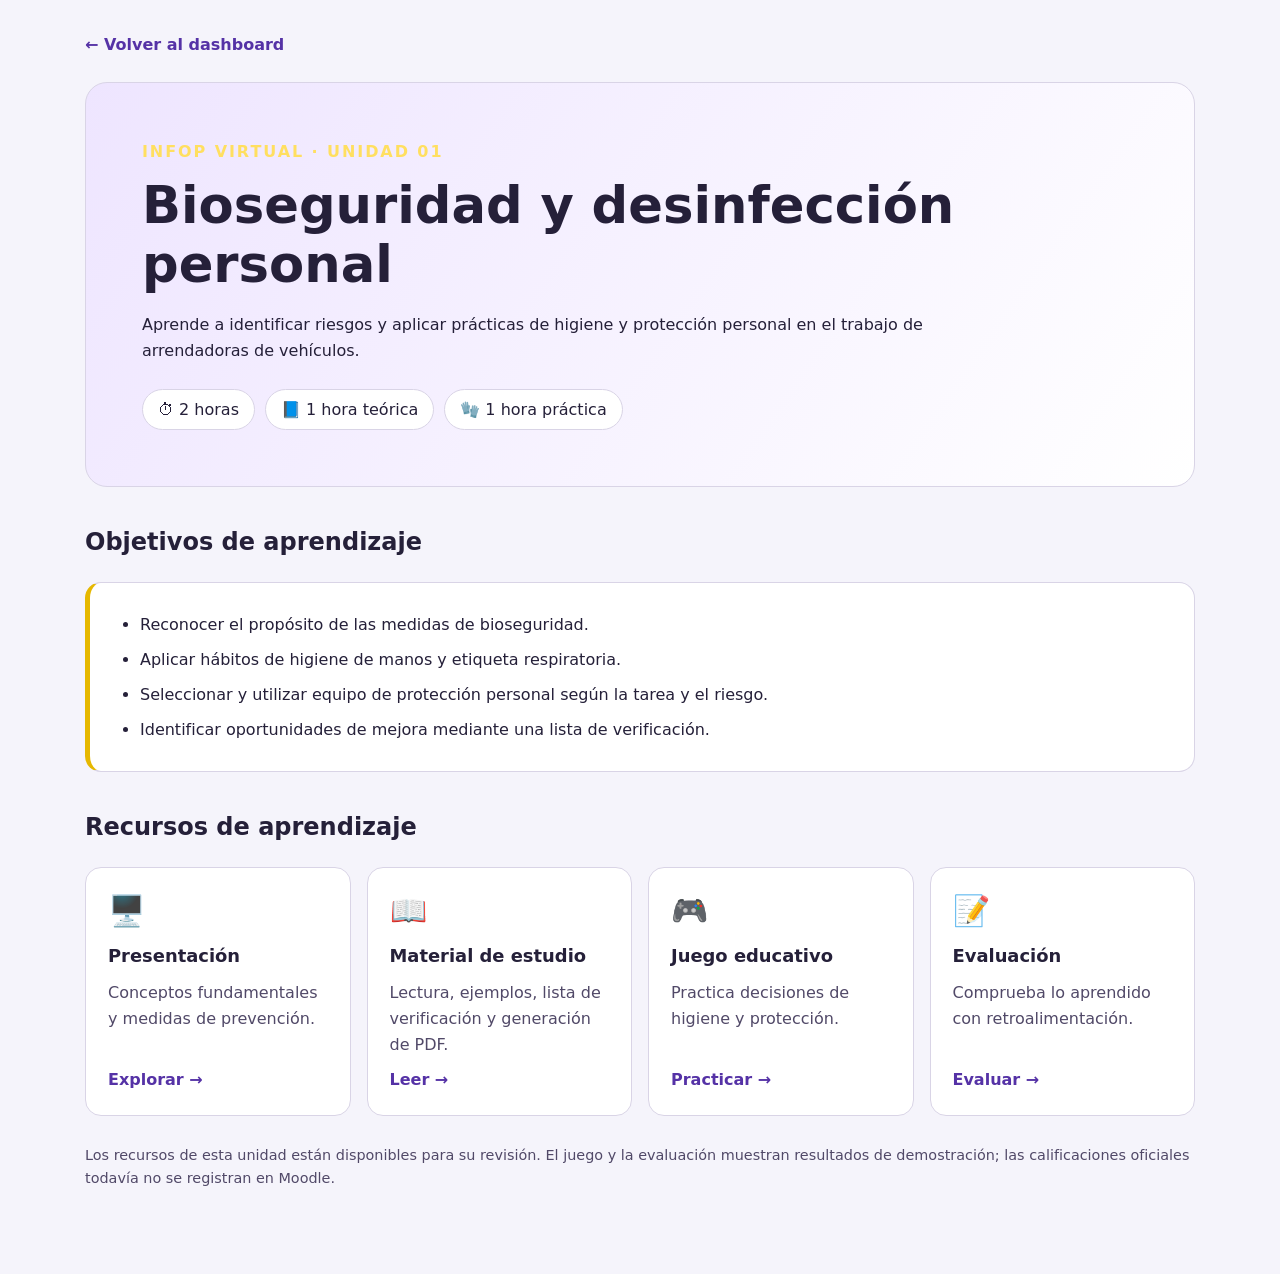
==== unidades/und-01/index.html @ 7bc1ed85 "fase 1 de implementación" ====
<!doctype html>
<html lang="es">
<head>
  <meta charset="utf-8">
  <meta name="viewport" content="width=device-width, initial-scale=1">
  <meta name="description" content="Unidad 01: Bioseguridad y desinfección personal | INFOP Virtual">
  <title>Unidad 01 | Bioseguridad INFOP</title>
  <link rel="stylesheet" href="../../css/temas.css">
  <link rel="stylesheet" href="../../css/actividades.css">
  <style>
    .unidad-contenedor{width:min(1150px,100%);margin-inline:auto;padding:32px 20px 70px}
    .unidad-hero{margin-top:24px;padding:clamp(24px,5vw,56px)}
    .unidad-hero h1{font-size:clamp(2rem,4vw,3.3rem);line-height:1.15;margin:12px 0 18px}
    .unidad-etiqueta{color:#ffdf60;font-weight:800;letter-spacing:.12em;text-transform:uppercase}
    .unidad-etiquetas{display:flex;flex-wrap:wrap;gap:10px;margin-top:24px}
    .unidad-duracion{padding:7px 15px;border:1px solid var(--unidad-borde);border-radius:100px;background:var(--unidad-superficie);color:var(--unidad-texto)}
    .unidad-seccion{margin-top:36px}
    .unidad-objetivos{padding:20px 28px}
    .unidad-objetivos li{margin:8px 0}
    .unidad-recurso{display:flex;flex-direction:column;gap:10px;text-decoration:none}
    .unidad-recurso .emoji{font-size:30px}
    .unidad-recurso strong{font-size:1.12rem;color:var(--unidad-texto)}
    .unidad-recurso span{color:var(--unidad-secundario)}
    .unidad-recurso em{margin-top:auto;color:var(--unidad-acento);font-style:normal;font-weight:700}
    .unidad-recurso:hover strong,.unidad-recurso:focus-visible strong{text-decoration:underline;text-underline-offset:3px}
    .unidad-recurso:focus-visible,.unidad-volver:focus-visible{outline:3px solid #f5c842;outline-offset:4px;border-radius:8px}
    .unidad-nota{margin-top:28px;font-size:.9rem;color:var(--unidad-secundario)}
    .unidad-volver{color:var(--unidad-acento);text-decoration:none;font-weight:600}
    .unidad-volver:hover{text-decoration:underline}
    @media(max-width:600px){.unidad-contenedor{padding:20px 16px 48px}.unidad-hero{padding:22px}.unidad-objetivos{padding:18px 22px}}
    @media(prefers-reduced-motion:reduce){html{scroll-behavior:auto!important}.unidad-recurso{transition:none!important}}
  </style>
</head>
<body>
  <main class="unidad-contenedor" id="contenido-principal">
    <a class="unidad-volver" href="../../index.html">← Volver al dashboard</a>
    <header class="unidad-hero">
      <div class="unidad-etiqueta">INFOP Virtual · Unidad 01</div>
      <h1>Bioseguridad y desinfección personal</h1>
      <p>Aprende a identificar riesgos y aplicar prácticas de higiene y protección personal en el trabajo de arrendadoras de vehículos.</p>
      <div class="unidad-etiquetas" aria-label="Duración de la unidad">
        <span class="unidad-duracion">⏱ 2 horas</span>
        <span class="unidad-duracion">📘 1 hora teórica</span>
        <span class="unidad-duracion">🧤 1 hora práctica</span>
      </div>
    </header>
    <section class="unidad-seccion" aria-labelledby="objetivos-titulo">
      <h2 id="objetivos-titulo">Objetivos de aprendizaje</h2>
      <div class="unidad-objetivos">
        <ul>
          <li>Reconocer el propósito de las medidas de bioseguridad.</li>
          <li>Aplicar hábitos de higiene de manos y etiqueta respiratoria.</li>
          <li>Seleccionar y utilizar equipo de protección personal según la tarea y el riesgo.</li>
          <li>Identificar oportunidades de mejora mediante una lista de verificación.</li>
        </ul>
      </div>
    </section>
    <section class="unidad-seccion" aria-labelledby="recursos-titulo">
      <h2 id="recursos-titulo">Recursos de aprendizaje</h2>
      <div class="unidad-recursos">
        <a class="unidad-recurso" href="presentación.html">
          <span class="emoji" aria-hidden="true">🖥️</span>
          <strong>Presentación</strong>
          <span>Conceptos fundamentales y medidas de prevención.</span>
          <em>Explorar →</em>
        </a>
        <a class="unidad-recurso" href="material.html">
          <span class="emoji" aria-hidden="true">📖</span>
          <strong>Material de estudio</strong>
          <span>Lectura, ejemplos, lista de verificación y generación de PDF.</span>
          <em>Leer →</em>
        </a>
        <a class="unidad-recurso" href="juego.html">
          <span class="emoji" aria-hidden="true">🎮</span>
          <strong>Juego educativo</strong>
          <span>Practica decisiones de higiene y protección.</span>
          <em>Practicar →</em>
        </a>
        <a class="unidad-recurso" href="evaluacion.html">
          <span class="emoji" aria-hidden="true">📝</span>
          <strong>Evaluación</strong>
          <span>Comprueba lo aprendido con retroalimentación.</span>
          <em>Evaluar →</em>
        </a>
      </div>
      <p class="unidad-nota">Los recursos de esta unidad están disponibles para su revisión. El juego y la evaluación muestran resultados de demostración; las calificaciones oficiales todavía no se registran en Moodle.</p>
    </section>
  </main>
</body>
</html>
---- css/temas.css ----
/* INFOP Bioseguridad 2.0: tema compartido. Cargar primero. */
:root {
  color-scheme: light;

  --bg: #f5f4fb;
  --surface: #ffffff;
  --line: #d9d4e6;
  --text: #252039;
  --muted: #55516a;
  --accent: #5532a6;
  --accent2: #3157bc;

  --sidebar-bg: #eee9f8;
  --topbar-bg: #ffffff;
  --nav-active: #e1d5fa;
  --nav-text: #35205d;
  --hero-bg: linear-gradient(125deg,#eee5ff,#f7f4ff);
  --hero-border: #c4afe9;
  --card-bg: #ffffff;
  --card-border: #d9d4e6;
  --pill-bg: #eee4ff;
  --pill-text: #472183;
  --progress-bg: #e4dfed;
  --focus: #3157bc;
  --yellow: #ffd338;
  --eyebrow: #59319b;
  --footer-text: #55516a;
  --unidad-fondo: var(--bg);
  --unidad-superficie: var(--surface);
  --unidad-texto: var(--text);
  --unidad-secundario: #514968;
  --unidad-borde: var(--line);
  --unidad-acento: #5532a6;
  --unidad-hero: linear-gradient(125deg,#eee5ff,#ffffff);
  --unidad-objetivos: var(--surface);
  --unidad-etiqueta-fondo: #e8ddff;
  --unidad-etiqueta-texto: #35205d;
}

/* TEMA OSCURO */
@media (prefers-color-scheme: dark) {
  :root {
    color-scheme: dark;

    --bg: #10101c;
    --surface: #1d1933;
    --line: #4a356d;
    --text: #fffaff;
    --muted: #d0c8e5;
    --accent: #ffd338;
    --accent2: #3459cf;

    --sidebar-bg: #21143d;
    --topbar-bg: #171326;
    --nav-active: #48209a;
    --nav-text: #ffffff;
    --hero-bg: linear-gradient(125deg,#391477,#25144d 55%,#111224);
    --hero-border: #6d3eaf;
    --card-bg: linear-gradient(150deg,#271c43,#1b1930);
    --card-border: #56377e;
    --pill-bg: #42238c;
    --pill-text: #ffe27b;
    --progress-bg: #34394a;
    --focus: #ffd338;
    --yellow: #ffd338;
    --eyebrow: #ffe27b;
    --footer-text: #b9b0d1;
    --unidad-fondo: var(--bg);
    --unidad-superficie: #211d35;
    --unidad-texto: var(--text);
    --unidad-secundario: var(--muted);
    --unidad-borde: var(--line);
    --unidad-acento: #ffd338;
    --unidad-hero: linear-gradient(125deg,#50109e,#24183f 80%);
    --unidad-objetivos: #211d35;
    --unidad-etiqueta-fondo: #372653;
    --unidad-etiqueta-texto: #fffaff;
  }
}
---- css/actividades.css ----
/* Unidades: requiere temas.css antes de este archivo */
body {
  background: var(--unidad-fondo);
  color: var(--unidad-texto);
}

main,
section {
  min-width: 0;
}

h1, h2, h3 {
  color: var(--unidad-texto);
}

p, li {
  color: var(--unidad-secundario);
}

/* Cabecera de la unidad: utilizar estas
   reglas en su contenedor principal */
.unidad-hero {
  background: var(--unidad-hero);
  color: var(--unidad-texto);
  border: 1px solid var(--unidad-borde);
  border-radius: 22px;
}

.unidad-hero h1,
.unidad-hero p {
  color: var(--unidad-texto);
}

/* Panel de objetivos */
.unidad-objetivos {
  background: var(--unidad-objetivos);
  border: 1px solid var(--unidad-borde);
  border-left: 5px solid #e6b800;
  border-radius: 16px;
  color: var(--unidad-texto);
}

.unidad-objetivos li {
  color: var(--unidad-texto);
}

/* Tarjetas de recursos */
.unidad-recursos {
  display: grid;
  grid-template-columns:
    repeat(4, minmax(0, 1fr));
  gap: 16px;
}

.unidad-recurso {
  background: var(--unidad-superficie);
  color: var(--unidad-texto);
  border: 1px solid var(--unidad-borde);
  border-radius: 16px;
  padding: 22px;
  min-width: 0;
  transition: transform .18s ease,
              border-color .18s ease;
}

.unidad-recurso:hover {
  border-color: var(--unidad-acento);
  transform: translateY(-2px);
}

.unidad-recurso h3 {
  color: var(--unidad-texto);
}

.unidad-recurso p {
  color: var(--unidad-secundario);
}

/* Enlaces */
a {
  color: var(--unidad-acento);
}

a:focus-visible {
  outline: 3px solid var(--unidad-acento);
  outline-offset: 3px;
}

/* Tablet */
@media (max-width: 900px) {
  .unidad-recursos {
    grid-template-columns:
      repeat(2, minmax(0, 1fr));
  }
}

/* Movil */
@media (max-width: 600px) {
  .unidad-recursos {
    grid-template-columns: 1fr;
  }

  .unidad-hero {
    padding: 22px;
  }

  .unidad-recurso {
    padding: 18px;
  }

  h1 {
    font-size: clamp(26px, 7vw, 38px);
    overflow-wrap: anywhere;
  }
}

/* Movimiento reducido */
@media (prefers-reduced-motion: reduce) {
  *,
  *::before,
  *::after {
    animation: none !important;
    transition: none !important;
    scroll-behavior: auto !important;
  }
}

/* ==========================================
   INFOP - PORTADA DE UNIDADES
   Componentes compartidos
   ========================================== */

*,
*::before,
*::after {
  box-sizing: border-box;
}

html {
  scroll-behavior: smooth;
}

body {
  margin: 0;
  min-width: 0;
  font: 16px/1.6 system-ui,
        "Segoe UI", Arial, sans-serif;
}

/* Contenedor */
.unidad-contenedor {
  width: min(1150px, 100%);
  margin: 0 auto;
  padding: 32px 20px 70px;
}

/* Regresar */
.back {
  display: inline-block;
  color: var(--unidad-acento);
  text-decoration: none;
  font-weight: 600;
  margin-bottom: 24px;
}

.back:hover {
  text-decoration: underline;
}

/* Portada */
.unidad-hero {
  padding: clamp(25px, 5vw, 56px);
  overflow: hidden;
}

.unidad-hero h1 {
  font-size: clamp(2rem, 4vw, 3.3rem);
  line-height: 1.12;
  margin: 12px 0 18px;
  overflow-wrap: anywhere;
}

.unidad-hero p {
  line-height: 1.65;
  max-width: 850px;
}

.eyebrow {
  color: var(--unidad-acento);
  font-weight: 800;
  letter-spacing: .12em;
  text-transform: uppercase;
  font-size: .9rem;
}

/* Etiquetas */
.tags {
  display: flex;
  flex-wrap: wrap;
  gap: 10px;
  margin-top: 24px;
}

.tag {
  display: inline-flex;
  align-items: center;
  padding: 7px 15px;
  border-radius: 100px;
  border: 1px solid var(--unidad-borde);
  background: var(--unidad-superficie);
  color: var(--unidad-texto);
  font-size: .9rem;
}

/* Secciones */
.section {
  margin-top: 36px;
}

.section h2 {
  font-size: clamp(1.3rem, 2.5vw, 1.5rem);
  margin: 0 0 20px;
}

/* Objetivos */
.unidad-objetivos {
  padding: 20px 28px;
}

.unidad-objetivos ul {
  margin: 0;
  padding-left: 22px;
}

.unidad-objetivos li {
  margin: 8px 0;
  line-height: 1.7;
}

/* Tarjetas */
.unidad-recurso {
  display: flex;
  flex-direction: column;
  gap: 10px;
  text-decoration: none;
}

.unidad-recurso .emoji {
  font-size: 30px;
  line-height: 1.4;
}

.unidad-recurso h3 {
  font-size: 1.12rem;
  margin: 0;
}

.unidad-recurso p {
  margin: 0;
  flex: 1;
}

.recurso-accion {
  color: var(--unidad-acento);
  font-weight: 700;
  margin-top: 10px;
}

/* Nota */
.note {
  color: var(--unidad-secundario);
  font-size: .9rem;
  margin-top: 28px;
}

/* Movil */
@media (max-width: 600px) {
  .unidad-contenedor {
    padding: 20px 14px 45px;
  }

  .unidad-hero {
    border-radius: 16px;
  }

  .unidad-objetivos {
    padding: 18px 20px;
  }

  .tag {
    font-size: .82rem;
  }
}


/* Compatibilidad con el HTML original de unidad 01 */
.hero { background: var(--unidad-hero); border: 1px solid var(--unidad-borde); border-radius: 22px; padding: clamp(25px,5vw,56px); color: var(--unidad-texto); }
.hero h1,.hero p { color: var(--unidad-texto); }
.hero .eyebrow { color: var(--unidad-acento); }
.grid { display:grid; grid-template-columns:repeat(4,minmax(0,1fr)); gap:16px; }
.grid .card { display:flex; flex-direction:column; gap:10px; padding:22px; min-width:0; border:1px solid var(--unidad-borde); border-radius:16px; background:var(--unidad-superficie); color:var(--unidad-texto); text-decoration:none; transition:transform .18s ease,border-color .18s ease; }
.grid .card:hover { border-color:var(--unidad-acento); transform:translateY(-2px); }
.grid .card span { color:var(--unidad-secundario); }
.grid .card em { margin-top:auto; font-style:normal; font-weight:700; color:var(--unidad-acento); }
.objectives { background:var(--unidad-objetivos); color:var(--unidad-texto); border:1px solid var(--unidad-borde); border-left:5px solid #e6b800; border-radius:16px; padding:20px 28px; }
.objectives li { color:var(--unidad-texto); }
.tag { background:var(--unidad-etiqueta-fondo); color:var(--unidad-etiqueta-texto); }
@media(max-width:900px) { .grid { grid-template-columns:repeat(2,minmax(0,1fr)); } }
@media(max-width:600px) { .grid { grid-template-columns:1fr; } .hero { padding:22px; } }
@media(prefers-reduced-motion:reduce) { .grid .card:hover { transform:none; } }
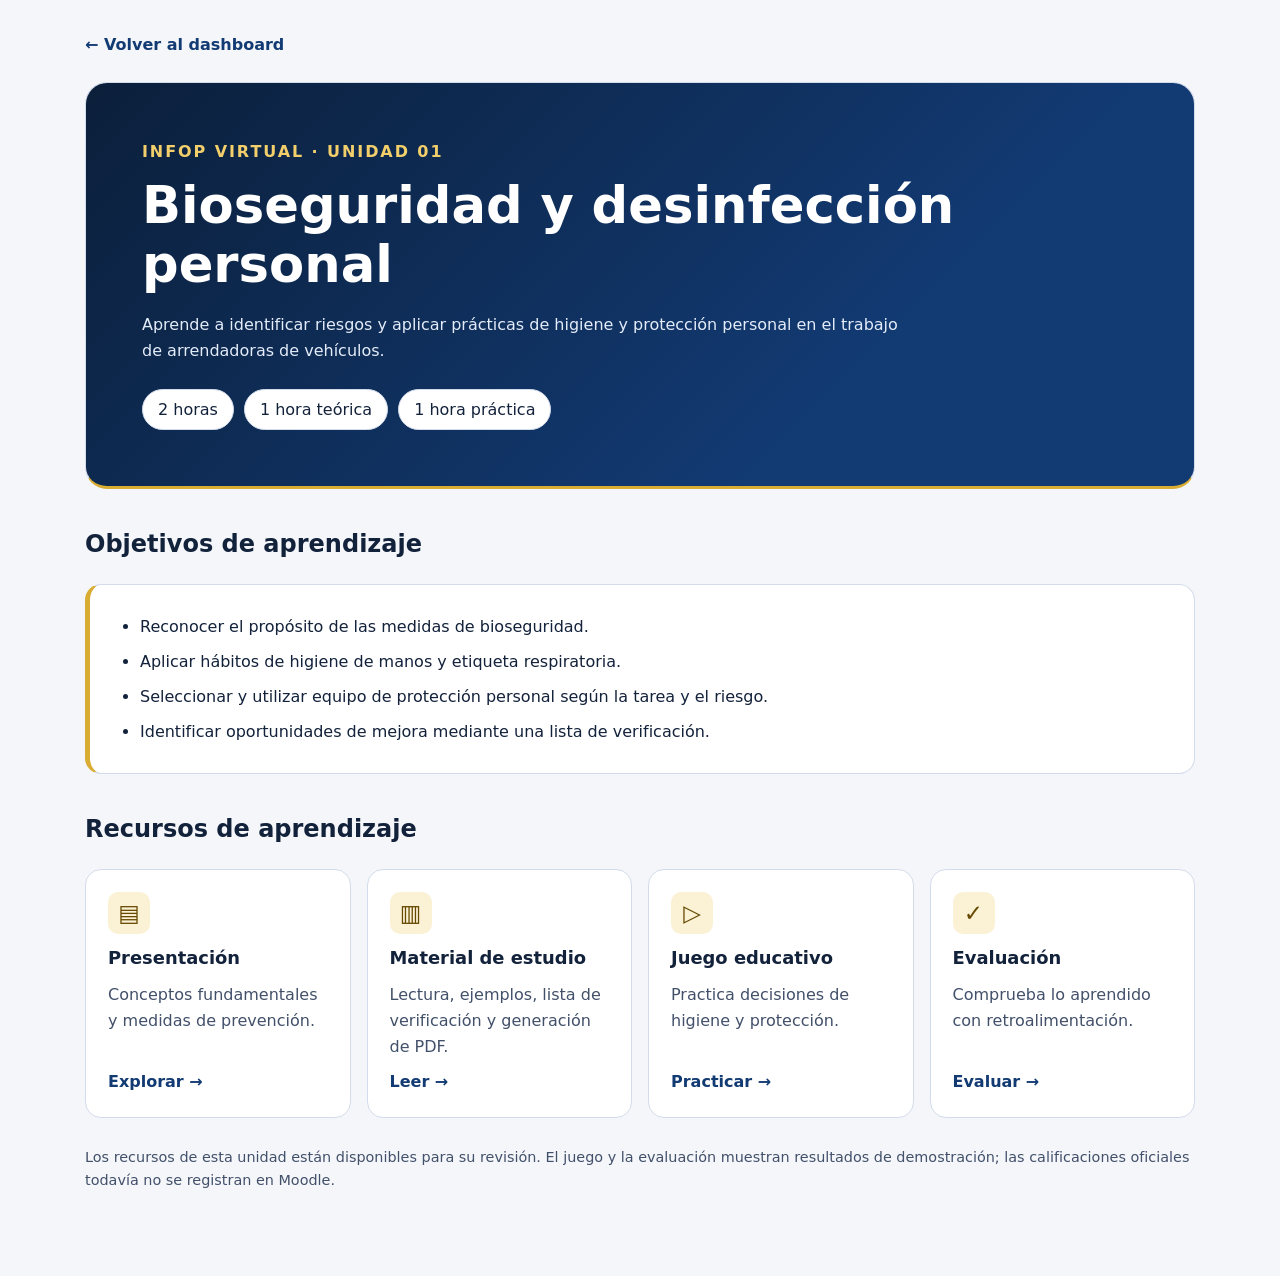
==== commit fdefeb66: "Version 2 pilo de curso institucional" ====
--- a/unidades/und-01/index.html
+++ b/unidades/und-01/index.html
@@ -7,23 +7,25 @@
   <title>Unidad 01 | Bioseguridad INFOP</title>
   <link rel="stylesheet" href="../../css/temas.css">
   <link rel="stylesheet" href="../../css/actividades.css">
+  <link rel="stylesheet" href="../../css/animaciones.css">
   <style>
     .unidad-contenedor{width:min(1150px,100%);margin-inline:auto;padding:32px 20px 70px}
-    .unidad-hero{margin-top:24px;padding:clamp(24px,5vw,56px)}
-    .unidad-hero h1{font-size:clamp(2rem,4vw,3.3rem);line-height:1.15;margin:12px 0 18px}
-    .unidad-etiqueta{color:#ffdf60;font-weight:800;letter-spacing:.12em;text-transform:uppercase}
+    *{box-sizing:border-box} body{margin:0;font:16px/1.6 system-ui,-apple-system,"Segoe UI",sans-serif} .unidad-hero{background:var(--hero-navy);border-bottom:3px solid var(--yellow);margin-top:24px;padding:clamp(24px,5vw,56px)}
+    .unidad-hero p{color:var(--unidad-hero-secundario);max-width:75ch}
+    .unidad-hero h1{color:var(--infop-blanco);font-size:clamp(2rem,4vw,3.3rem);line-height:1.15;margin:12px 0 18px}
+    .unidad-etiqueta{color:var(--banner-text);font-weight:800;letter-spacing:.12em;text-transform:uppercase}
     .unidad-etiquetas{display:flex;flex-wrap:wrap;gap:10px;margin-top:24px}
     .unidad-duracion{padding:7px 15px;border:1px solid var(--unidad-borde);border-radius:100px;background:var(--unidad-superficie);color:var(--unidad-texto)}
     .unidad-seccion{margin-top:36px}
     .unidad-objetivos{padding:20px 28px}
     .unidad-objetivos li{margin:8px 0}
     .unidad-recurso{display:flex;flex-direction:column;gap:10px;text-decoration:none}
-    .unidad-recurso .emoji{font-size:30px}
+    .unidad-recurso .emoji{display:grid;place-items:center;align-self:flex-start;width:42px;height:42px;border-radius:10px;background:var(--pill-bg);color:var(--pill-text);font-size:23px;font-weight:700}
     .unidad-recurso strong{font-size:1.12rem;color:var(--unidad-texto)}
     .unidad-recurso span{color:var(--unidad-secundario)}
     .unidad-recurso em{margin-top:auto;color:var(--unidad-acento);font-style:normal;font-weight:700}
     .unidad-recurso:hover strong,.unidad-recurso:focus-visible strong{text-decoration:underline;text-underline-offset:3px}
-    .unidad-recurso:focus-visible,.unidad-volver:focus-visible{outline:3px solid #f5c842;outline-offset:4px;border-radius:8px}
+    .unidad-recurso:focus-visible,.unidad-volver:focus-visible{outline:3px solid var(--focus);outline-offset:4px;border-radius:8px}
     .unidad-nota{margin-top:28px;font-size:.9rem;color:var(--unidad-secundario)}
     .unidad-volver{color:var(--unidad-acento);text-decoration:none;font-weight:600}
     .unidad-volver:hover{text-decoration:underline}
@@ -39,9 +41,9 @@
       <h1>Bioseguridad y desinfección personal</h1>
       <p>Aprende a identificar riesgos y aplicar prácticas de higiene y protección personal en el trabajo de arrendadoras de vehículos.</p>
       <div class="unidad-etiquetas" aria-label="Duración de la unidad">
-        <span class="unidad-duracion">⏱ 2 horas</span>
-        <span class="unidad-duracion">📘 1 hora teórica</span>
-        <span class="unidad-duracion">🧤 1 hora práctica</span>
+        <span class="unidad-duracion">2 horas</span>
+        <span class="unidad-duracion">1 hora teórica</span>
+        <span class="unidad-duracion">1 hora práctica</span>
       </div>
     </header>
     <section class="unidad-seccion" aria-labelledby="objetivos-titulo">
@@ -58,26 +60,26 @@
     <section class="unidad-seccion" aria-labelledby="recursos-titulo">
       <h2 id="recursos-titulo">Recursos de aprendizaje</h2>
       <div class="unidad-recursos">
-        <a class="unidad-recurso" href="presentación.html">
-          <span class="emoji" aria-hidden="true">🖥️</span>
+        <a class="unidad-recurso" href="presentacion.html">
+          <span class="emoji" aria-hidden="true">▤</span>
           <strong>Presentación</strong>
           <span>Conceptos fundamentales y medidas de prevención.</span>
           <em>Explorar →</em>
         </a>
         <a class="unidad-recurso" href="material.html">
-          <span class="emoji" aria-hidden="true">📖</span>
+          <span class="emoji" aria-hidden="true">▥</span>
           <strong>Material de estudio</strong>
           <span>Lectura, ejemplos, lista de verificación y generación de PDF.</span>
           <em>Leer →</em>
         </a>
         <a class="unidad-recurso" href="juego.html">
-          <span class="emoji" aria-hidden="true">🎮</span>
+          <span class="emoji" aria-hidden="true">▷</span>
           <strong>Juego educativo</strong>
           <span>Practica decisiones de higiene y protección.</span>
           <em>Practicar →</em>
         </a>
         <a class="unidad-recurso" href="evaluacion.html">
-          <span class="emoji" aria-hidden="true">📝</span>
+          <span class="emoji" aria-hidden="true">✓</span>
           <strong>Evaluación</strong>
           <span>Comprueba lo aprendido con retroalimentación.</span>
           <em>Evaluar →</em>
--- a/css/temas.css
+++ b/css/temas.css
@@ -1,40 +1,65 @@
 /* INFOP Bioseguridad 2.0: tema compartido. Cargar primero. */
+/* Paleta institucional: azul marino, blanco y dorado */
 :root {
   color-scheme: light;
 
-  --bg: #f5f4fb;
+  /* Colores base INFOP */
+  --infop-marino: #0b1f3a;
+  --infop-azul: #123a73;
+  --infop-blanco: #ffffff;
+  --infop-dorado: #d9ac32;
+  --unidad-hero-secundario: #e4ecf9;
+
+  --bg: #f4f6fa;
   --surface: #ffffff;
-  --line: #d9d4e6;
-  --text: #252039;
-  --muted: #55516a;
-  --accent: #5532a6;
-  --accent2: #3157bc;
+  --line: #d3dcea;
+  --text: #13223b;
+  --muted: #475671;
+  --accent: #123a73;
+  --accent2: #123a73;
+  --btn-hover: #1c5099;
 
-  --sidebar-bg: #eee9f8;
+  --sidebar-bg: #0b1f3a;
+  --sidebar-text: #ffffff;
+  --sidebar-muted: #c6d3e8;
+  --brand-mark: #e8c25a;
   --topbar-bg: #ffffff;
-  --nav-active: #e1d5fa;
-  --nav-text: #35205d;
-  --hero-bg: linear-gradient(125deg,#eee5ff,#f7f4ff);
-  --hero-border: #c4afe9;
+  --nav-active: #1a3d6e;
+  --nav-text: #ffffff;
+  --hero-bg: linear-gradient(125deg,#e4ecf9,#ffffff);
+  --hero-border: #b7c8e4;
+  --banner-bg: radial-gradient(circle at 25% 20%,#245399,#102f5c 55%,#08172e);
+  --banner-text: #f2cf6b;
   --card-bg: #ffffff;
-  --card-border: #d9d4e6;
-  --pill-bg: #eee4ff;
-  --pill-text: #472183;
-  --progress-bg: #e4dfed;
-  --focus: #3157bc;
-  --yellow: #ffd338;
-  --eyebrow: #59319b;
-  --footer-text: #55516a;
+  --card-border: #d3dcea;
+  --pill-bg: #fbf1d5;
+  --pill-text: #664900;
+  --progress-bg: #dce3ef;
+  --progress-fill: linear-gradient(90deg,#123a73,#2563b8,#d9ac32);
+  --focus: #1c5bbd;
+  --yellow: #d9ac32;
+  --on-gold: #0b1f3a;
+  --eyebrow: #755500;
+  --footer-text: #475671;
   --unidad-fondo: var(--bg);
   --unidad-superficie: var(--surface);
   --unidad-texto: var(--text);
-  --unidad-secundario: #514968;
+  --unidad-secundario: #42506a;
   --unidad-borde: var(--line);
-  --unidad-acento: #5532a6;
-  --unidad-hero: linear-gradient(125deg,#eee5ff,#ffffff);
+  --unidad-acento: #123a73;
+  --unidad-hero: linear-gradient(125deg,#e4ecf9,#ffffff);
   --unidad-objetivos: var(--surface);
-  --unidad-etiqueta-fondo: #e8ddff;
-  --unidad-etiqueta-texto: #35205d;
+  --unidad-etiqueta-fondo: #e1eaf8;
+  --unidad-etiqueta-texto: #0b1f3a;
+
+  /* Dashboard v2.2 */
+  --shadow: 0 1px 2px rgba(11,31,58,.06), 0 8px 24px -12px rgba(11,31,58,.18);
+  --shadow-hover: 0 2px 4px rgba(11,31,58,.08), 0 16px 32px -14px rgba(11,31,58,.28);
+  --gold-soft: #fbf1d5;
+  --ok-bg: #e3f4ea;
+  --ok-text: #11633a;
+  --hero-navy: linear-gradient(135deg,#0b1f3a,#123a73 70%);
+  --ghost-border: #9db3d6;
 }
 
 /* TEMA OSCURO */
@@ -42,39 +67,54 @@
   :root {
     color-scheme: dark;
 
-    --bg: #10101c;
-    --surface: #1d1933;
-    --line: #4a356d;
-    --text: #fffaff;
-    --muted: #d0c8e5;
-    --accent: #ffd338;
-    --accent2: #3459cf;
+    --bg: #07111f;
+    --surface: #0f2038;
+    --line: #26436b;
+    --text: #ffffff;
+    --muted: #c3d0e6;
+    --accent: #e8c25a;
+    --accent2: #1f5bb0;
+    --btn-hover: #2a6dcc;
 
-    --sidebar-bg: #21143d;
-    --topbar-bg: #171326;
-    --nav-active: #48209a;
+    --sidebar-bg: #0a1a32;
+    --sidebar-text: #ffffff;
+    --sidebar-muted: #c3d0e6;
+    --brand-mark: #e8c25a;
+    --topbar-bg: #0b172a;
+    --nav-active: #183a6b;
     --nav-text: #ffffff;
-    --hero-bg: linear-gradient(125deg,#391477,#25144d 55%,#111224);
-    --hero-border: #6d3eaf;
-    --card-bg: linear-gradient(150deg,#271c43,#1b1930);
-    --card-border: #56377e;
-    --pill-bg: #42238c;
-    --pill-text: #ffe27b;
-    --progress-bg: #34394a;
-    --focus: #ffd338;
-    --yellow: #ffd338;
-    --eyebrow: #ffe27b;
-    --footer-text: #b9b0d1;
+    --hero-bg: linear-gradient(125deg,#133664,#0e2545 55%,#0a1526);
+    --hero-border: #2e5590;
+    --banner-bg: radial-gradient(circle at 25% 20%,#245399,#102f5c 55%,#08172e);
+    --banner-text: #f2cf6b;
+    --card-bg: linear-gradient(150deg,#132a4b,#0e1d35);
+    --card-border: #2b4a76;
+    --pill-bg: #14345f;
+    --pill-text: #f2cf6b;
+    --progress-bg: #22324d;
+    --progress-fill: linear-gradient(90deg,#2563b8,#5b8fd6,#e8c25a);
+    --focus: #f2cf6b;
+    --yellow: #e8c25a;
+    --on-gold: #0b1f3a;
+    --eyebrow: #f2cf6b;
+    --footer-text: #a9b9d4;
     --unidad-fondo: var(--bg);
-    --unidad-superficie: #211d35;
+    --unidad-superficie: #0f2038;
     --unidad-texto: var(--text);
     --unidad-secundario: var(--muted);
     --unidad-borde: var(--line);
-    --unidad-acento: #ffd338;
-    --unidad-hero: linear-gradient(125deg,#50109e,#24183f 80%);
-    --unidad-objetivos: #211d35;
-    --unidad-etiqueta-fondo: #372653;
-    --unidad-etiqueta-texto: #fffaff;
+    --unidad-acento: #e8c25a;
+    --unidad-hero: linear-gradient(125deg,#163f76,#0c1f3b 80%);
+    --unidad-objetivos: #0f2038;
+    --unidad-etiqueta-fondo: #1a355d;
+    --unidad-etiqueta-texto: #ffffff;
+
+    --shadow: 0 1px 2px rgba(0,0,0,.4), 0 10px 28px -12px rgba(0,0,0,.6);
+    --shadow-hover: 0 2px 4px rgba(0,0,0,.5), 0 18px 34px -14px rgba(0,0,0,.7);
+    --gold-soft: #14345f;
+    --ok-bg: #123d2a;
+    --ok-text: #8fe0b2;
+    --hero-navy: linear-gradient(135deg,#0a1a32,#123a73 70%);
+    --ghost-border: #3b5f93;
   }
 }
-
--- a/css/actividades.css
+++ b/css/actividades.css
@@ -35,7 +35,7 @@
 .unidad-objetivos {
   background: var(--unidad-objetivos);
   border: 1px solid var(--unidad-borde);
-  border-left: 5px solid #e6b800;
+  border-left: 5px solid var(--yellow);
   border-radius: 16px;
   color: var(--unidad-texto);
 }
@@ -302,7 +302,7 @@
 .grid .card:hover { border-color:var(--unidad-acento); transform:translateY(-2px); }
 .grid .card span { color:var(--unidad-secundario); }
 .grid .card em { margin-top:auto; font-style:normal; font-weight:700; color:var(--unidad-acento); }
-.objectives { background:var(--unidad-objetivos); color:var(--unidad-texto); border:1px solid var(--unidad-borde); border-left:5px solid #e6b800; border-radius:16px; padding:20px 28px; }
+.objectives { background:var(--unidad-objetivos); color:var(--unidad-texto); border:1px solid var(--unidad-borde); border-left:5px solid var(--yellow); border-radius:16px; padding:20px 28px; }
 .objectives li { color:var(--unidad-texto); }
 .tag { background:var(--unidad-etiqueta-fondo); color:var(--unidad-etiqueta-texto); }
 @media(max-width:900px) { .grid { grid-template-columns:repeat(2,minmax(0,1fr)); } }
--- a/css/animaciones.css
+++ b/css/animaciones.css
@@ -0,0 +1,77 @@
+/* Animaciones sutiles. Cargar al final. Se desactivan con "reducir movimiento".
+   Se usa fill-mode "backwards" para no bloquear los efectos :hover (transform). */
+:root{--ease:cubic-bezier(.2,.7,.2,1)}
+
+/* Entrada escalonada de la vista activa */
+.view.active{animation:none}
+.view.active>*,
+.view.active .hero-body>*,
+.view.active .cards>*,
+.view.active .unit-list>*,
+.view.active .facts>*{animation:sube .55s var(--ease) backwards}
+.view.active>*:nth-child(1){animation-delay:.02s}
+.view.active>*:nth-child(2){animation-delay:.10s}
+.view.active>*:nth-child(3){animation-delay:.18s}
+.view.active>*:nth-child(4){animation-delay:.26s}
+.view.active .hero{animation:sube .6s var(--ease) backwards}
+.view.active .hero-body>*:nth-child(1){animation-delay:.12s}
+.view.active .hero-body>*:nth-child(2){animation-delay:.2s}
+.view.active .hero-body>*:nth-child(3){animation-delay:.28s}
+.view.active .hero-body>*:nth-child(4){animation-delay:.36s}
+.view.active .facts>*:nth-child(1){animation-delay:.42s}
+.view.active .facts>*:nth-child(2){animation-delay:.5s}
+.view.active .facts>*:nth-child(3){animation-delay:.58s}
+.view.active .cards>*:nth-child(1),.view.active .unit-list>*:nth-child(1){animation-delay:.3s}
+.view.active .cards>*:nth-child(2),.view.active .unit-list>*:nth-child(2){animation-delay:.4s}
+.view.active .cards>*:nth-child(3),.view.active .unit-list>*:nth-child(3){animation-delay:.5s}
+@keyframes sube{from{opacity:0;transform:translateY(14px)}to{opacity:1;transform:none}}
+
+/* Banner: anillos que "respiran" y escudo flotante */
+.hero-art circle{transform-box:fill-box;transform-origin:center;animation:onda 6s ease-in-out infinite}
+.hero-art circle:nth-child(2){animation-delay:.6s}
+.hero-art circle:nth-child(3){animation-delay:1.2s}
+.hero-art circle:nth-child(4){animation-delay:1.8s}
+.hero-art use{animation:flota 5s ease-in-out infinite;transform-box:fill-box;transform-origin:center}
+@keyframes onda{0%,100%{transform:scale(1);opacity:1}50%{transform:scale(1.045);opacity:.7}}
+@keyframes flota{0%,100%{transform:translateY(0)}50%{transform:translateY(-4px)}}
+.hero-banner::after{background-size:200% 100%;animation:brillo 7s linear infinite}
+@keyframes brillo{from{background-position:100% 0}to{background-position:-100% 0}}
+
+/* Barra de progreso: brillo suave que recorre el relleno */
+.progress-track>div{position:relative;overflow:hidden}
+.progress-track>div::after{content:"";position:absolute;inset:0;background:linear-gradient(100deg,transparent 30%,rgba(255,255,255,.4) 50%,transparent 70%);transform:translateX(-100%);animation:barrido 3.2s ease-in-out infinite}
+@keyframes barrido{to{transform:translateX(100%)}}
+
+/* Micro-interacciones */
+.nav-link .ico{transition:transform .2s var(--ease)}
+.nav-link:hover .ico{transform:translateX(2px) scale(1.08)}
+.card-icon{transition:transform .25s var(--ease),background-color .2s}
+.card:hover .card-icon{transform:rotate(-6deg) scale(1.08)}
+.brand-mark{transition:transform .3s var(--ease)}
+.brand:hover .brand-mark{transform:rotate(-8deg) scale(1.05)}
+.primary-btn:active,.ghost-btn:active,.card:active,a.unit-card:active{transform:scale(.98)}
+.chips li{transition:transform .18s var(--ease),border-color .18s}
+a.unit-card:hover .chips li{border-color:var(--accent)}
+a.unit-card:hover .chips li:nth-child(odd){transform:translateY(-2px)}
+.unit-num{transition:transform .25s var(--ease)}
+a.unit-card:hover .unit-num{transform:scale(1.06)}
+.badge-ok::before{content:"";display:inline-block;width:7px;height:7px;border-radius:50%;background:currentColor;margin-right:7px;vertical-align:1px;animation:pulso 2s ease-in-out infinite}
+@keyframes pulso{0%,100%{opacity:1;transform:scale(1)}50%{opacity:.35;transform:scale(.7)}}
+.placeholder .ico{animation:flota 4s ease-in-out infinite}
+
+/* Barra lateral móvil */
+.sidebar-backdrop:not([hidden]){animation:aparece .25s ease}
+@keyframes aparece{from{opacity:0}to{opacity:1}}
+
+/* Páginas de la unidad (usan temas.css + actividades.css) */
+.unidad-contenedor>*{animation:sube .5s var(--ease) backwards}
+.unidad-contenedor>*:nth-child(2){animation-delay:.08s}
+.unidad-contenedor>*:nth-child(3){animation-delay:.16s}
+.unidad-contenedor>*:nth-child(4){animation-delay:.24s}
+.unidad-recurso{transition:transform .2s var(--ease),box-shadow .2s,border-color .2s}
+.unidad-recurso:hover{transform:translateY(-3px)}
+.unidad-recurso:hover .emoji{animation:flota 1.2s ease-in-out infinite}
+
+@media (prefers-reduced-motion:reduce){
+  *,*::before,*::after{animation:none!important;transition-duration:.01ms!important}
+}
